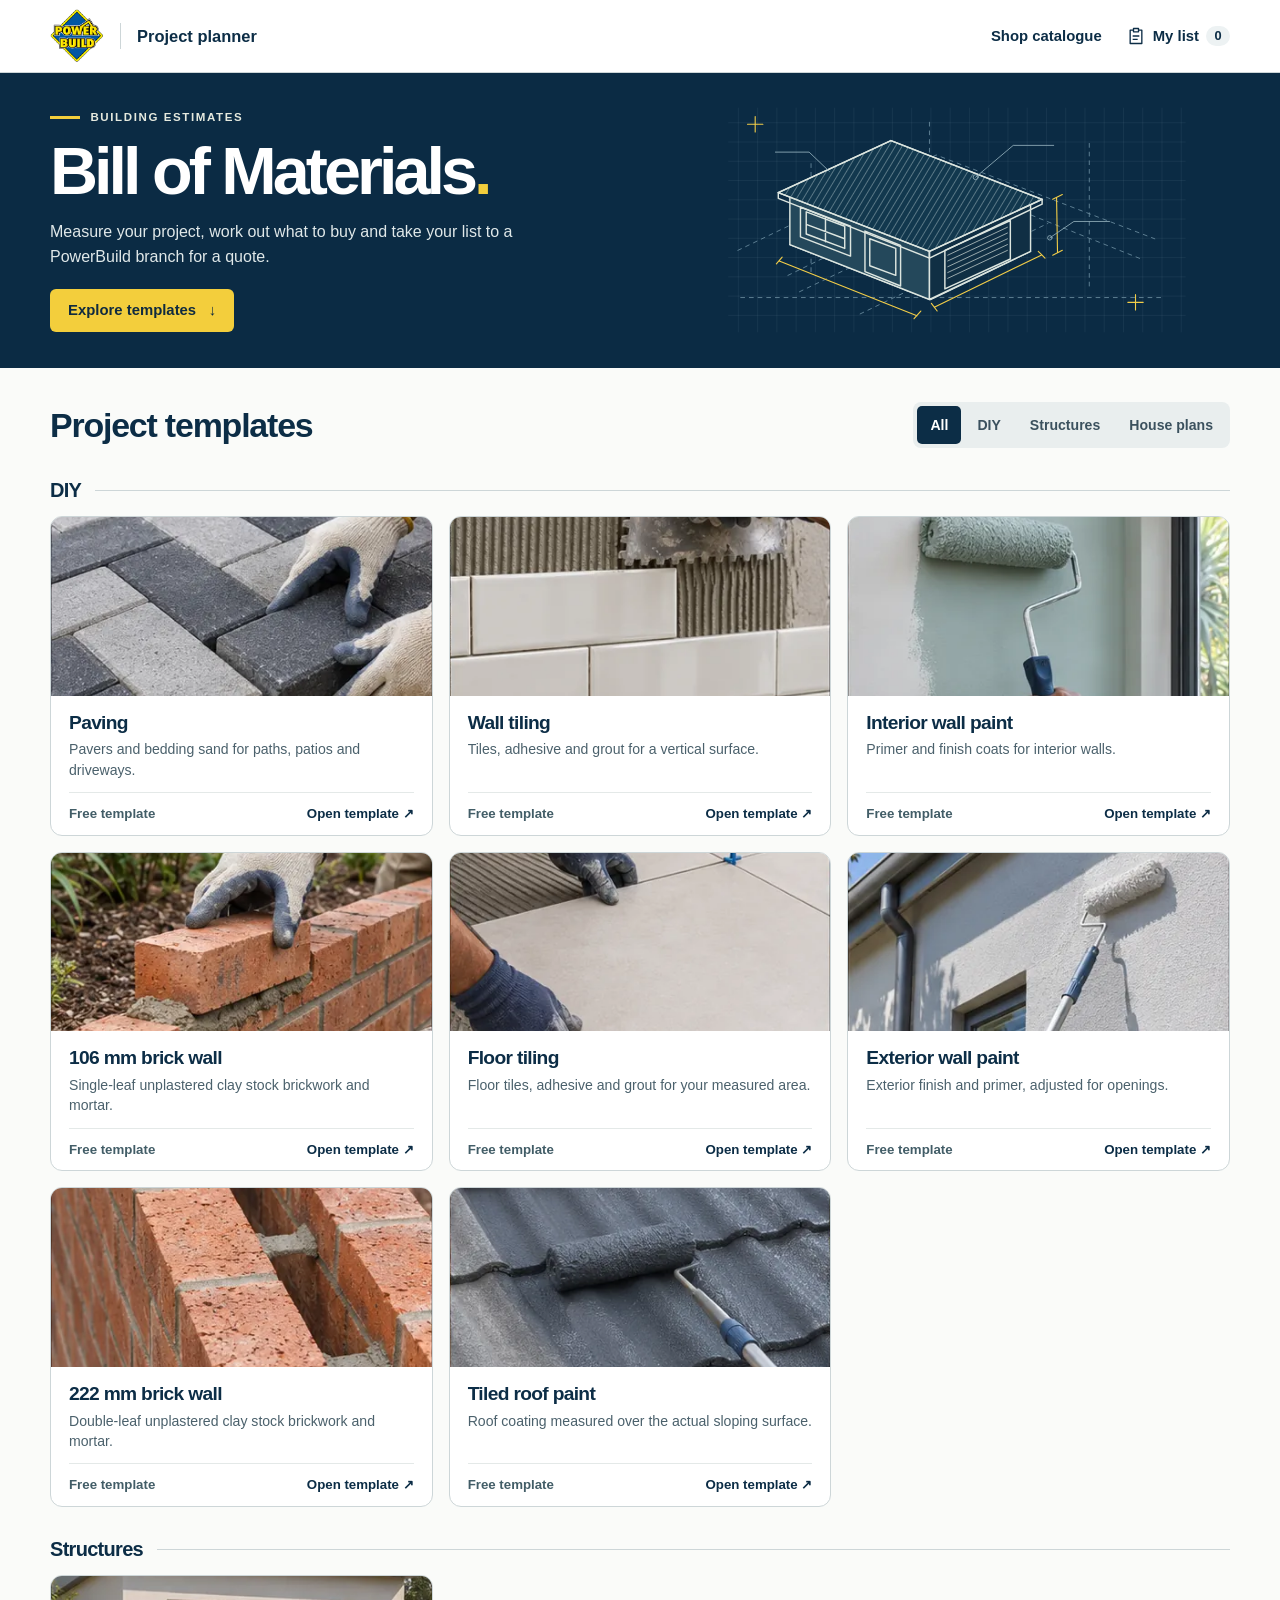
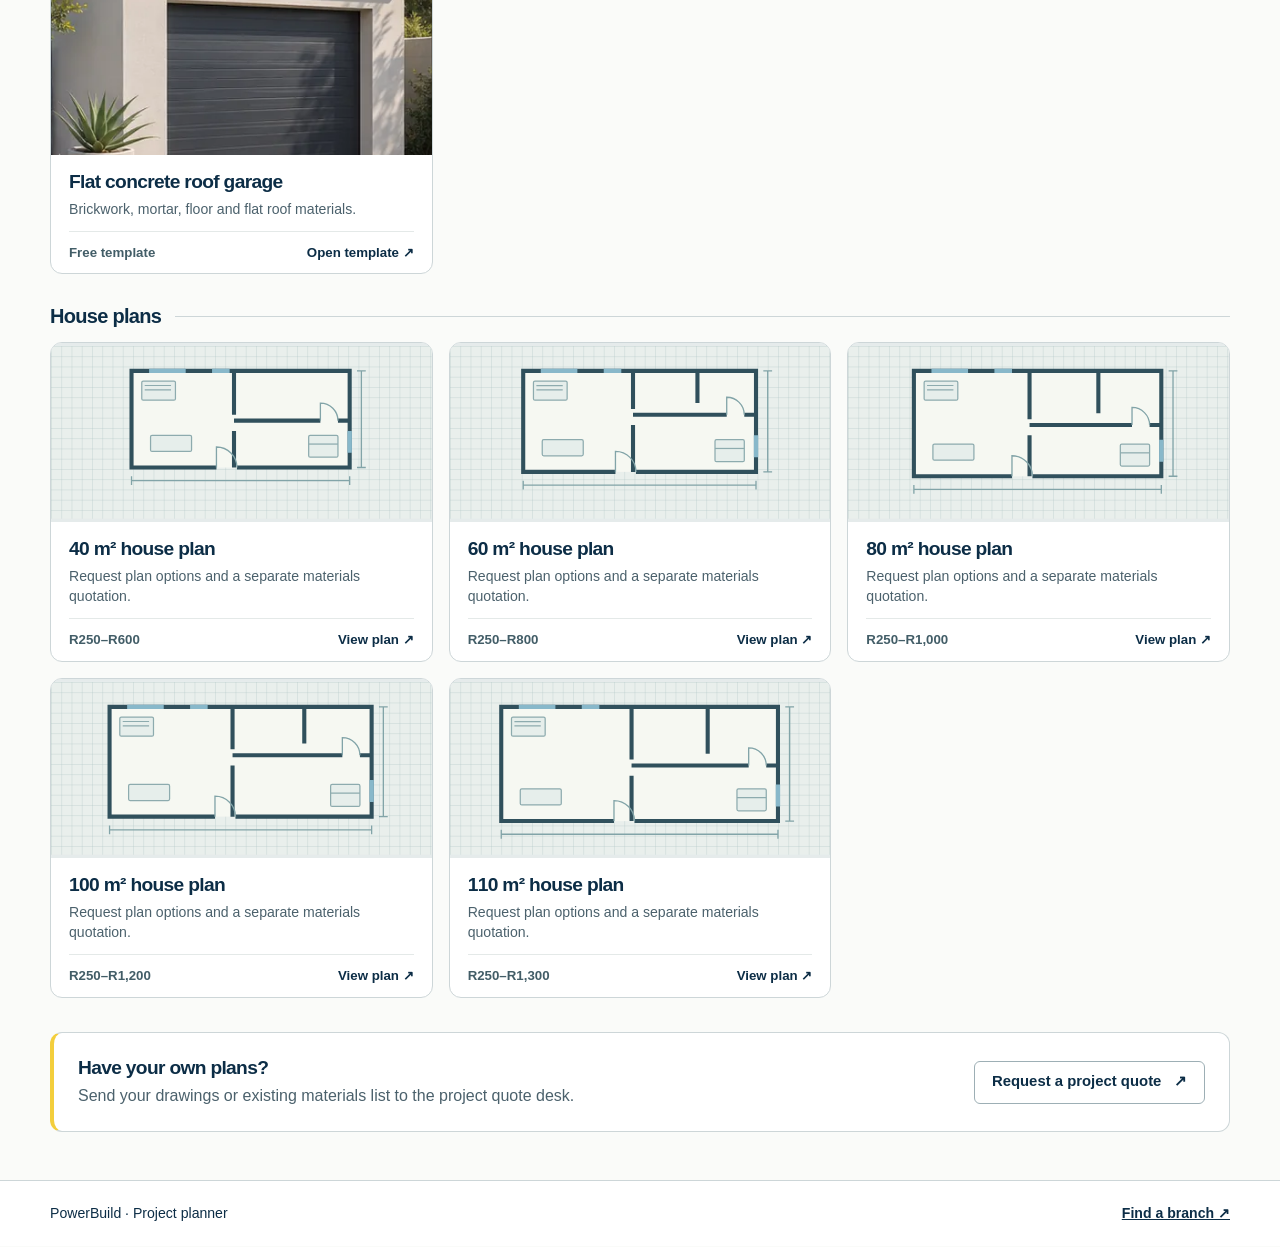
==== bill-of-materials.html @ 84971755 "Add the PowerBuild materials planner and branch quote hand-off" ====
<!doctype html>
<html lang="en-ZA">
<head>
  <meta charset="utf-8"><meta name="viewport" content="width=device-width,initial-scale=1">
  <meta name="theme-color" content="#092d49"><meta name="description" content="Work out your building material quantities, compare house-plan fees and request a PowerBuild branch quote.">
  <title>Bill of Materials | PowerBuild</title>
  <link rel="icon" href="powerbuild-bom/powerbuild.png"><link rel="stylesheet" href="powerbuild-bom/planner.css">
  <script src="powerbuild-bom/planner.js" defer></script><script src="powerbuild-bom/app.js" defer></script>
</head>
<body>
<a class="skip" href="#content">Skip to planner</a>
<header class="mast"><div class="wrap head"><a href="./" class="brand" aria-label="PowerBuild home"><img src="powerbuild-bom/powerbuild.png" alt="PowerBuild" width="54" height="54"></a><span class="brand-rule"></span><a class="home-title" href="bill-of-materials.html">Project planner</a><nav aria-label="Planner navigation"><a class="catalogue-link" href="./#catalogue">Shop catalogue</a><a class="list-nav" href="#list"><svg viewBox="0 0 24 24" aria-hidden="true"><path d="M9 5H5v16h14V5h-4M9 3h6v4H9zM8 12h8m-8 4h6"/></svg> My list <span id="saved-count">0</span></a></nav></div></header>
<main id="content" tabindex="-1">
<section class="intro" id="intro"><div class="wrap intro-inner"><div class="intro-copy"><div class="eyebrow"><span></span> Building estimates</div><h1>Bill of Materials<span>.</span></h1><p>Measure your project, work out what to buy and take your list to a PowerBuild branch for a quote.</p><a href="#templates" class="button yellow">Explore templates <span aria-hidden="true">↓</span></a></div><img src="powerbuild-bom/drawing.svg" width="460" height="244" class="hero-art" alt="" aria-hidden="true"></div></section>
<section class="wrap browse" id="templates" aria-labelledby="browse-title"><div class="browse-heading"><h2 id="browse-title" tabindex="-1">Project templates</h2><div class="categories" aria-label="Filter templates"><button type="button" data-group="All" aria-pressed="true">All</button><button type="button" data-group="DIY" aria-pressed="false">DIY</button><button type="button" data-group="Structures" aria-pressed="false">Structures</button><button type="button" data-group="House plans" aria-pressed="false">House plans</button></div></div><div id="cards"></div><aside class="own-plan"><div><h3>Have your own plans?</h3><p>Send your drawings or existing materials list to the project quote desk.</p></div><a class="button outline" href="project-quote.html">Request a project quote <span aria-hidden="true">↗</span></a></aside></section>
<section class="wrap detail" id="detail" hidden></section><section class="wrap list-view" id="list-view" hidden></section>
<noscript><div class="wrap"><p>Enable JavaScript to calculate quantities and view plan fees, or use the project quotation form.</p><a href="project-quote.html">Request a project quote</a></div></noscript>
</main>
<footer><div class="wrap"><span>PowerBuild · Project planner</span><a href="./#store-locator">Find a branch ↗</a></div></footer>
<p role="status" class="sr" id="status"></p>
<dialog id="quote-dialog" aria-labelledby="quote-title"><div class="dialog-head"><strong id="quote-title">Project quotation</strong><button type="button" id="close-dialog" class="text-btn">Close ×</button></div><div class="dialog-body"><p id="quote-progress" role="status">Opening your quotation form…</p><a id="quote-fallback" href="project-quote.html" target="_blank" rel="noopener">Open the full quotation form ↗</a><button type="button" id="copy-handoff" class="text-btn" hidden>Copy materials list</button><textarea id="handoff-copy" aria-label="Material list to copy" readonly hidden></textarea><iframe id="quote-frame" title="PowerBuild project quotation form" hidden></iframe></div></dialog>
</body></html>
---- powerbuild-bom/planner.css ----
:root{--ink:#0c2d46;--deep:#0b2b44;--gold:#f3ce3c;--muted:#4b616c;--line:#cdd6d8;--mist:#eef2f1;--paper:#fff;--radius:12px;font-family:"Inter",Arial,Helvetica,sans-serif;color:var(--ink);background:#fafbf9;font-size:16px;line-height:1.48}
*{box-sizing:border-box}body{margin:0}a{color:inherit}button,input,select,textarea{font:inherit}button,a{touch-action:manipulation}button{cursor:pointer}button:disabled{opacity:.55;cursor:default}button:focus-visible,a:focus-visible,input:focus-visible,select:focus-visible,textarea:focus-visible{outline:3px solid #106b9c;outline-offset:3px}h1,h2,h3,p{margin:0}h1,h2,h3{letter-spacing:-.035em;line-height:1.14}h2{font-size:clamp(1.55rem,3vw,2.12rem)}h3{font-size:1.2rem}p{color:var(--muted)}.wrap{width:min(1180px,calc(100% - 64px));margin-inline:auto}.skip,.sr{position:absolute;width:1px;height:1px;overflow:hidden;clip-path:inset(50%)}.skip:focus{z-index:10;width:auto;height:auto;clip-path:none;padding:12px;background:white}.mast{background:white;border-bottom:1px solid var(--line)}.head,.head nav,.head .list-nav,.button,footer .wrap,.dialog-head,.browse-heading,.card-foot,.actions,.topic-head,.detail-top{display:flex;align-items:center}.head{min-height:72px;gap:16px}.brand{display:flex;align-items:center}.brand img{display:block;object-fit:contain}.brand-rule{width:1px;height:26px;background:var(--line)}.home-title{color:var(--ink);font-size:1.03rem;font-weight:700;text-decoration:none}.head nav{margin-left:auto;gap:24px;font-size:.93rem;font-weight:650}.head nav a{text-decoration:none}.head nav a:hover,.home-title:hover{text-decoration:underline}.head .list-nav{gap:7px}.head svg{width:20px;height:20px;fill:none;stroke:currentColor;stroke-width:1.6;stroke-linejoin:round}.list-nav span{min-width:24px;text-align:center;border-radius:20px;background:#edf2f3;padding:1px 6px;font-size:.8rem}.intro{background:var(--deep);color:white}.intro-inner{display:grid;grid-template-columns:1.05fr .95fr;gap:20px;align-items:center;min-height:286px;padding-block:30px}.intro-copy{position:relative;z-index:1}.eyebrow,.overline{font-size:.72rem;letter-spacing:.14em;font-weight:750;text-transform:uppercase}.eyebrow{display:flex;align-items:center;gap:.65rem;color:#e6eadf;margin-bottom:13px}.eyebrow span{width:30px;height:3px;background:var(--gold)}h1{font-size:clamp(2.75rem,5.2vw,4.65rem);letter-spacing:-.06em;line-height:.99}h1 span{color:var(--gold)}.intro p{max-width:490px;color:#e0e8e9;margin:15px 0 19px;line-height:1.55}.hero-art{width:100%;max-height:235px;object-fit:contain;justify-self:end}.button{display:inline-flex;justify-content:center;gap:.85em;border:1px solid transparent;min-height:43px;padding:9px 17px;border-radius:6px;text-decoration:none;font-size:.93rem;font-weight:700;line-height:1.3}.button.yellow{background:var(--gold);color:#102b3f}.button.yellow:hover{background:#ffe263}.button.navy,.button.outline:hover{background:var(--ink);color:white}.button.navy:hover{background:#174568}.button.outline{border-color:#9dafb5;color:var(--ink);background:white}.browse,.detail,.list-view{padding-block:34px 48px}.browse-heading,.detail-top{justify-content:space-between;gap:14px;flex-wrap:wrap}.categories{display:flex;align-items:center;gap:3px;background:#e9eeee;padding:4px;border-radius:8px}.categories button{color:#3b515e;background:transparent;border:none;border-radius:5px;min-height:38px;padding:7px 13px;font-size:.88rem;font-weight:650}.categories button[aria-pressed=true]{background:var(--ink);color:white}.group{margin-top:31px}.topic-head{gap:14px;margin-bottom:14px}.topic-head h3{font-size:1.25rem}.topic-head::after{content:"";height:1px;background:var(--line);flex:1}.cards{display:grid;grid-template-columns:repeat(3,minmax(0,1fr));gap:16px}.card{display:flex;flex-direction:column;border:1px solid var(--line);border-radius:var(--radius);background:white;overflow:hidden;min-width:0;text-decoration:none;transition:box-shadow .15s,border-color .15s}.card:hover{border-color:#678196;box-shadow:0 4px 16px #102d4514}.thumb{width:100%;height:auto;aspect-ratio:2.13;background:#e5ebeb;position:relative;overflow:hidden}.photo{display:block;width:100%;position:absolute;top:50%;transform:translateY(-50%);aspect-ratio:1;background-image:url(projects.webp);background-size:300% 300%;background-position:var(--px) var(--py)}.plan-art{height:100%;width:100%;display:block}.card-main{padding:16px 18px 12px}.card-main h3{font-size:1.2rem}.card-main p{font-size:.88rem;line-height:1.44;margin-top:6px}.card-foot{margin:auto 18px 0;border-top:1px solid #e4e9e8;padding:11px 0;justify-content:space-between;gap:8px;font-size:.83rem;font-weight:700}.card-foot span:first-child{color:#425d67}.card-foot span:last-child{color:var(--ink)}.own-plan,.panel,.summary,.empty{border:1px solid var(--line);background:white;border-radius:var(--radius)}.own-plan{margin-top:34px;padding:24px;display:flex;justify-content:space-between;gap:18px;align-items:center;border-left:4px solid var(--gold)}.own-plan p{margin-top:5px}.back,.text-btn{color:var(--ink);font-weight:650;font-size:.9rem;text-decoration:underline;text-underline-offset:3px}.text-btn{background:none;border:0;padding:8px 3px}.back{display:inline-block;margin:0 0 22px}.overline{color:#506472;font-size:.7rem}.detail h1,.list-view h1{font-size:clamp(2rem,4vw,3.15rem);letter-spacing:-.045em;line-height:1.1;margin:5px 0 8px}.lead{max-width:68ch}.detail-layout{display:grid;grid-template-columns:minmax(0,1.12fr) minmax(0,.88fr);gap:22px;align-items:start;margin-top:24px}.panel,.summary,.empty{padding:22px}.panel h2,.summary h2,.list-view h2{font-size:1.25rem}.panel .help,.summary .help,.help{font-size:.88rem;line-height:1.48;color:var(--muted);margin-top:8px}.form-grid{display:grid;grid-template-columns:1fr 1fr;gap:12px;margin:14px 0 18px}.field{display:flex;flex-direction:column;gap:5px;font-size:.865rem;font-weight:650;min-width:0}.input-shell{display:flex;align-items:center;border:1px solid #a7b7be;background:white;border-radius:5px;overflow:hidden}.input-shell:focus-within{outline:2px solid #266d94;outline-offset:1px}.input-shell input{min-width:0;width:100%;border:0;outline:0;padding:9px 8px;font-variant-numeric:tabular-nums;color:var(--ink);background:transparent}.input-shell input:focus{outline:0}.unit{font-size:.76rem;color:#526473;white-space:nowrap;padding:0 8px 0 0}.field select,.field>input,.field textarea{background:white;border:1px solid #9eafb6;border-radius:6px;padding:9px;color:var(--ink);width:100%}.toggle{display:flex;gap:12px;flex-wrap:wrap;margin:10px 0;border:0;padding:0}.toggle label{font-size:.87rem;cursor:pointer}.toggle input{accent-color:var(--ink)}details{margin:13px 0}summary{cursor:pointer;font-size:.96rem;font-weight:700}.summary{background:#f1f5f4;border-top:4px solid var(--gold)}.summary.sticky{position:sticky;top:14px}.empty{margin-top:22px}.empty p{margin:7px 0 15px}.fee{font-size:1.65rem;line-height:1.2;font-weight:750;margin:10px 0;color:var(--ink)}.large-plan{aspect-ratio:2/1;background:#e9eeee;border-top:1px solid var(--line);border-bottom:1px solid var(--line);margin:18px 0}.caption{font-size:.82rem}.actions{gap:9px;flex-wrap:wrap;margin-top:14px}.values{width:100%;border-collapse:collapse;font-size:.88rem;text-align:left;margin:13px 0}.values th,.values td{padding:8px 4px;border-bottom:1px solid var(--line);vertical-align:top}.values th{font-size:.75rem;color:#405864}.values td:first-child{font-weight:650}.values td:last-child,.values th:last-child{text-align:right}.fine{color:var(--muted);font-size:.84rem;line-height:1.45}.fine ul{margin:7px 0;padding-left:18px}.error{color:#902d22;font-weight:650;margin:10px 0}.saved-row{border:1px solid var(--line);border-radius:8px;background:white;margin-top:12px;padding:14px 16px}.row-head{display:flex;justify-content:space-between;gap:14px;align-items:center}.row-head h3{font-size:1.02rem}.tip{display:block;margin-top:10px}.quote-fields{display:grid;gap:12px;margin:12px 0 16px}.quote-fields textarea{min-height:64px}.list-control{margin-top:22px}.sr[tabindex],h2[tabindex],h1[tabindex]{outline:none}footer{border-top:1px solid var(--line);background:white}footer .wrap{justify-content:space-between;padding-block:22px;font-size:.88rem;gap:12px}footer a{font-weight:700}.dialog-head{justify-content:space-between;gap:10px;padding:8px 18px;border-bottom:1px solid var(--line)}dialog{width:min(780px,calc(100% - 20px));padding:0;border:0;border-radius:10px;max-height:95dvh;color:var(--ink)}dialog::backdrop{background:#06243ccc}.dialog-body{padding:10px 12px}.dialog-body>p,.dialog-body>a{font-size:.84rem}.dialog-body>a{display:inline-block;margin:4px 0}.dialog-body textarea{width:100%;min-height:120px}.dialog-body iframe{display:block;width:100%;height:min(72dvh,760px);border:0}[hidden]{display:none!important}.print-only{display:none}
@media(max-width:880px){.cards{grid-template-columns:repeat(2,minmax(0,1fr))}.wrap{width:calc(100% - 40px)}.intro-inner{gap:0}.detail-layout{grid-template-columns:1fr}.summary.sticky{position:static}}
@media(max-width:620px){.wrap{width:calc(100% - 28px)}.head{min-height:61px;gap:9px}.brand img{width:43px;height:43px}.home-title{font-size:.91rem}.head nav{gap:0}.catalogue-link{display:none}.head .list-nav{gap:4px;font-size:.84rem}.intro-inner{min-height:0;display:block;position:relative;overflow:hidden;padding:28px 0}.intro-copy{max-width:100%}.intro p{font-size:.93rem;max-width:34ch}.hero-art{display:none}.browse,.detail,.list-view{padding-block:24px 34px}.browse-heading{align-items:start;gap:13px}.categories{max-width:100%}.categories button{padding:6px 10px;min-height:38px}.group{margin-top:23px}.cards{gap:12px}.card-main{padding:12px 12px 8px}.card-main p{font-size:.82rem}.card-main h3{font-size:1.03rem}.card-foot{margin:0 12px;margin-top:auto;padding:9px 0;font-size:.76rem}.own-plan{align-items:flex-start;flex-direction:column;padding:17px}.panel,.summary{padding:16px}.form-grid{gap:9px}.input-shell .unit{font-size:.7rem}.head nav svg{width:18px}.values th,.values td{padding:7px 2px}}
@media(max-width:470px){.cards{grid-template-columns:1fr}.thumb{aspect-ratio:2.45}.card-main{padding:13px 15px 10px}.card-main h3{font-size:1.13rem}.card-foot{margin-inline:15px}.categories button{font-size:.81rem}.form-grid{grid-template-columns:1fr 1fr}.large-plan{margin-inline:-5px}}
@media(prefers-reduced-motion:reduce){*{scroll-behavior:auto!important;transition:none!important}}
@media print{@page{margin:14mm}body{background:#fff;font-size:10pt;color:#111}.mast .wrap{width:100%}.head{min-height:auto}.head nav,.brand-rule,.skip,.intro,.browse,footer,.back,.actions,.remove,.quote-fields,.list-control,dialog,.no-print,#calc-form,.detail-top,.print-hide,#list-top-copy{display:none!important}.wrap{width:100%}.detail,.list-view{padding:12px 0}.detail-layout{display:block;margin-top:10px}.summary,.saved-row,.panel{position:static!important;background:white;border-color:#aaa;border-radius:0;break-inside:avoid;box-shadow:none}.saved-row .values{display:table}.print-only{display:block}.large-plan{max-height:150px}.tip{display:none}.values td,.values th{color:#111}.head img{width:42px;height:42px}.head .home-title{text-decoration:none}}
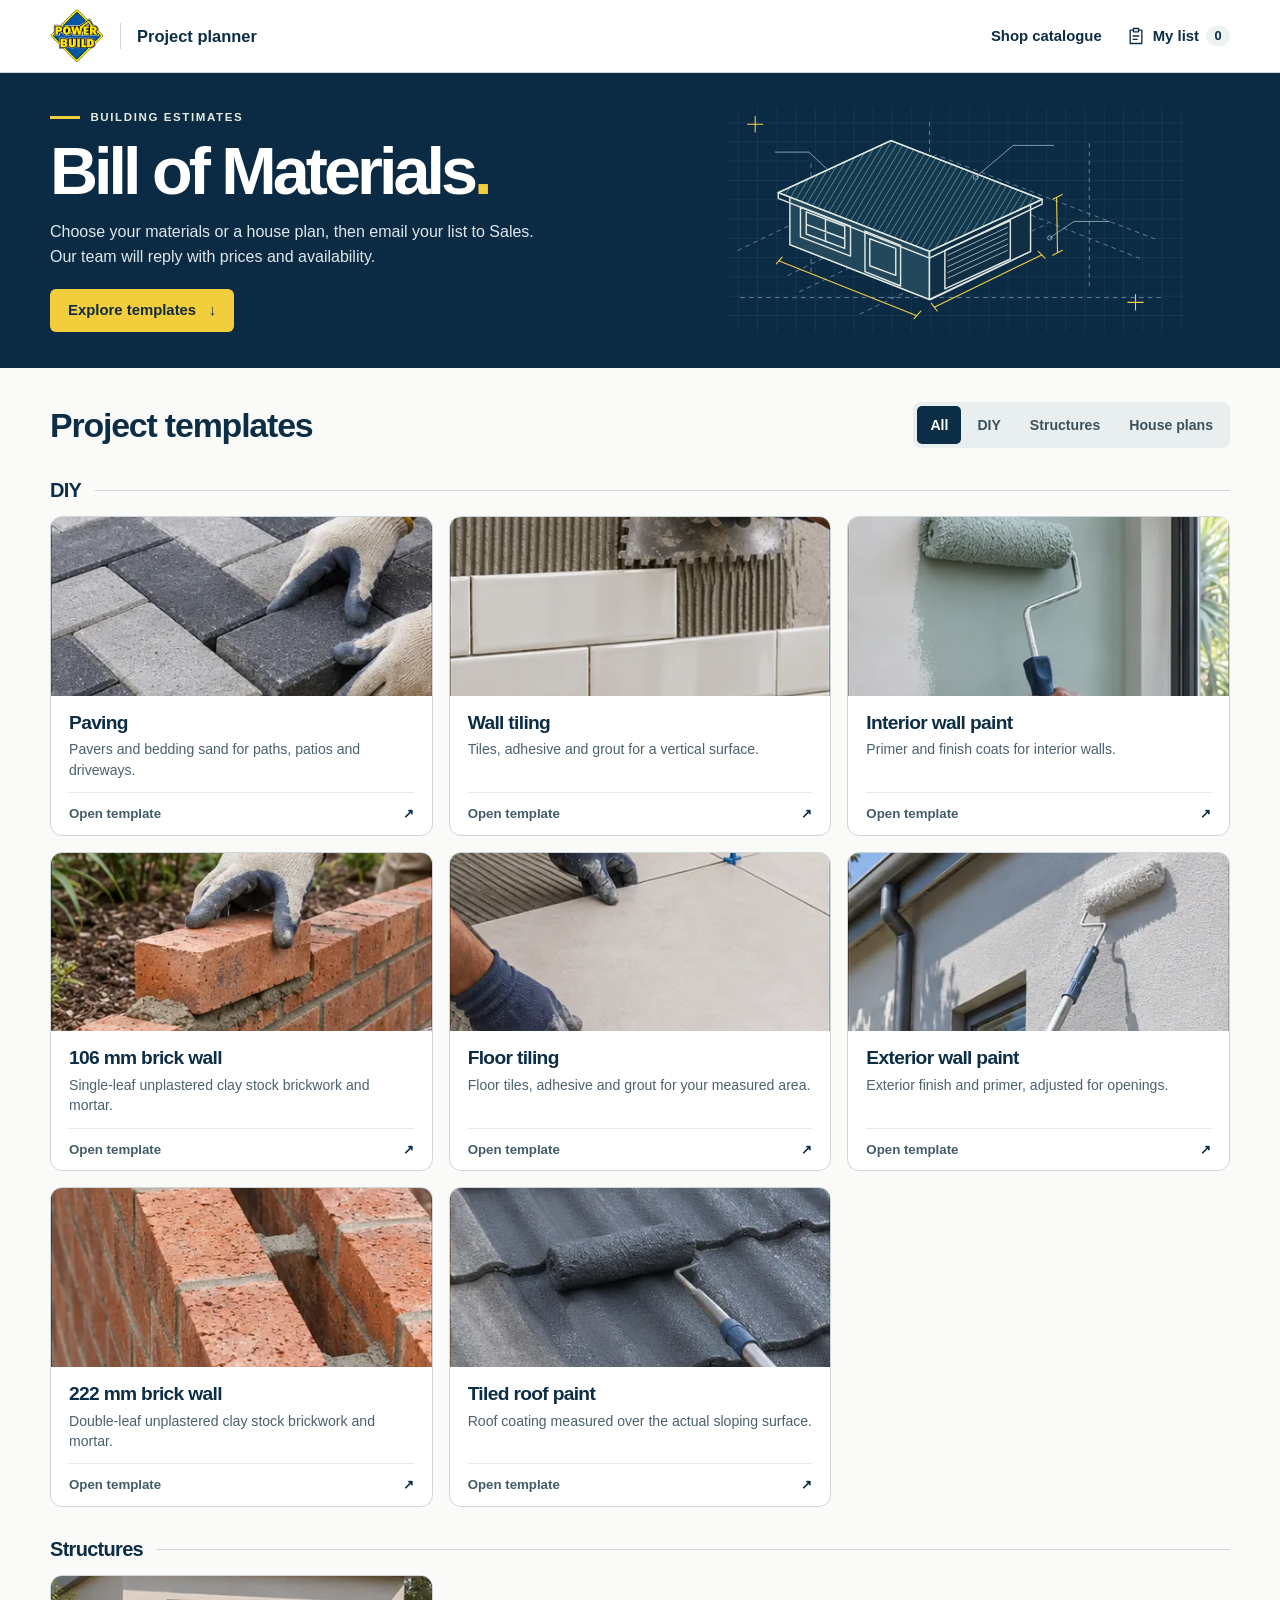
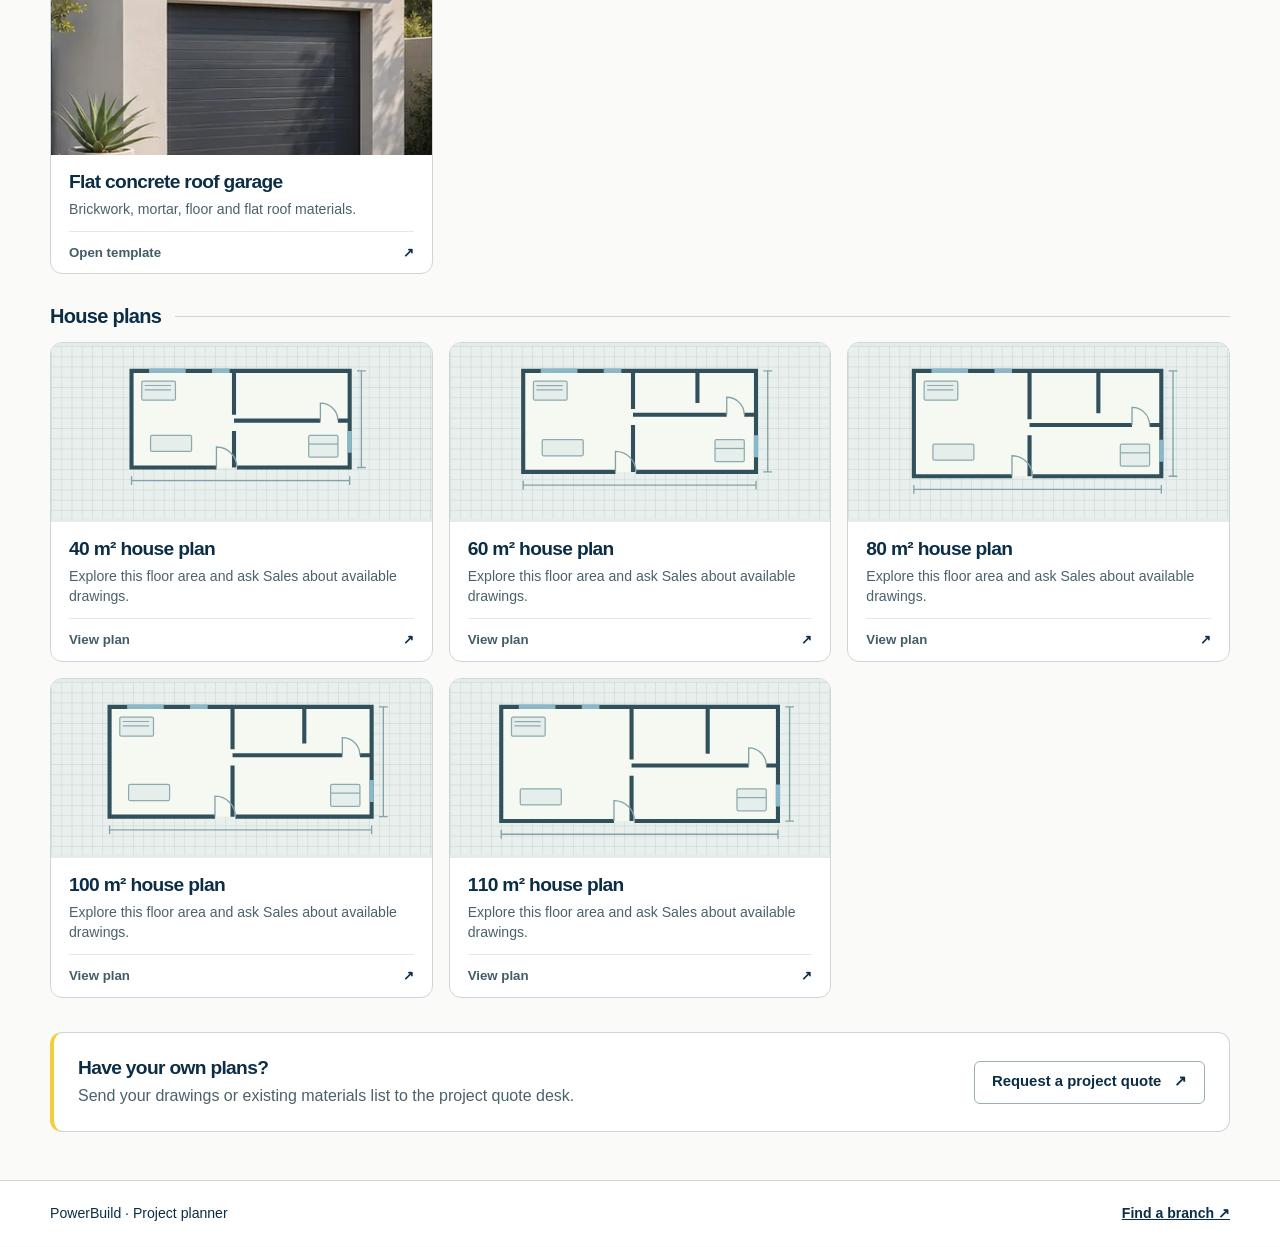
==== commit 503d2485: "Present materials and house plans as quote enquiries" ====
--- a/bill-of-materials.html
+++ b/bill-of-materials.html
@@ -2,19 +2,19 @@
 <html lang="en-ZA">
 <head>
   <meta charset="utf-8"><meta name="viewport" content="width=device-width,initial-scale=1">
-  <meta name="theme-color" content="#092d49"><meta name="description" content="Work out your building material quantities, compare house-plan fees and request a PowerBuild branch quote.">
+  <meta name="theme-color" content="#092d49"><meta name="description" content="Choose building materials and house plans, work out quantities and email your list to PowerBuild Sales for a quotation.">
   <title>Bill of Materials | PowerBuild</title>
   <link rel="icon" href="powerbuild-bom/powerbuild.png"><link rel="stylesheet" href="powerbuild-bom/planner.css">
-  <script src="powerbuild-bom/planner.js" defer></script><script src="powerbuild-bom/app.js" defer></script>
+  <script src="powerbuild-bom/planner.js?v=quote-list-1" defer></script><script src="powerbuild-bom/app.js?v=quote-list-1" defer></script>
 </head>
 <body>
 <a class="skip" href="#content">Skip to planner</a>
 <header class="mast"><div class="wrap head"><a href="./" class="brand" aria-label="PowerBuild home"><img src="powerbuild-bom/powerbuild.png" alt="PowerBuild" width="54" height="54"></a><span class="brand-rule"></span><a class="home-title" href="bill-of-materials.html">Project planner</a><nav aria-label="Planner navigation"><a class="catalogue-link" href="./#catalogue">Shop catalogue</a><a class="list-nav" href="#list"><svg viewBox="0 0 24 24" aria-hidden="true"><path d="M9 5H5v16h14V5h-4M9 3h6v4H9zM8 12h8m-8 4h6"/></svg> My list <span id="saved-count">0</span></a></nav></div></header>
 <main id="content" tabindex="-1">
-<section class="intro" id="intro"><div class="wrap intro-inner"><div class="intro-copy"><div class="eyebrow"><span></span> Building estimates</div><h1>Bill of Materials<span>.</span></h1><p>Measure your project, work out what to buy and take your list to a PowerBuild branch for a quote.</p><a href="#templates" class="button yellow">Explore templates <span aria-hidden="true">↓</span></a></div><img src="powerbuild-bom/drawing.svg" width="460" height="244" class="hero-art" alt="" aria-hidden="true"></div></section>
+<section class="intro" id="intro"><div class="wrap intro-inner"><div class="intro-copy"><div class="eyebrow"><span></span> Building estimates</div><h1>Bill of Materials<span>.</span></h1><p>Choose your materials or a house plan, then email your list to Sales. Our team will reply with prices and availability.</p><a href="#templates" class="button yellow">Explore templates <span aria-hidden="true">↓</span></a></div><img src="powerbuild-bom/drawing.svg" width="460" height="244" class="hero-art" alt="" aria-hidden="true"></div></section>
 <section class="wrap browse" id="templates" aria-labelledby="browse-title"><div class="browse-heading"><h2 id="browse-title" tabindex="-1">Project templates</h2><div class="categories" aria-label="Filter templates"><button type="button" data-group="All" aria-pressed="true">All</button><button type="button" data-group="DIY" aria-pressed="false">DIY</button><button type="button" data-group="Structures" aria-pressed="false">Structures</button><button type="button" data-group="House plans" aria-pressed="false">House plans</button></div></div><div id="cards"></div><aside class="own-plan"><div><h3>Have your own plans?</h3><p>Send your drawings or existing materials list to the project quote desk.</p></div><a class="button outline" href="project-quote.html">Request a project quote <span aria-hidden="true">↗</span></a></aside></section>
 <section class="wrap detail" id="detail" hidden></section><section class="wrap list-view" id="list-view" hidden></section>
-<noscript><div class="wrap"><p>Enable JavaScript to calculate quantities and view plan fees, or use the project quotation form.</p><a href="project-quote.html">Request a project quote</a></div></noscript>
+<noscript><div class="wrap"><p>Email your material names and quantities to Sales for a quotation.</p><a href="mailto:chamdordiy@gmail.com?subject=PowerBuild%20quote%20request">Email Sales</a></div></noscript>
 </main>
 <footer><div class="wrap"><span>PowerBuild · Project planner</span><a href="./#store-locator">Find a branch ↗</a></div></footer>
 <p role="status" class="sr" id="status"></p>
